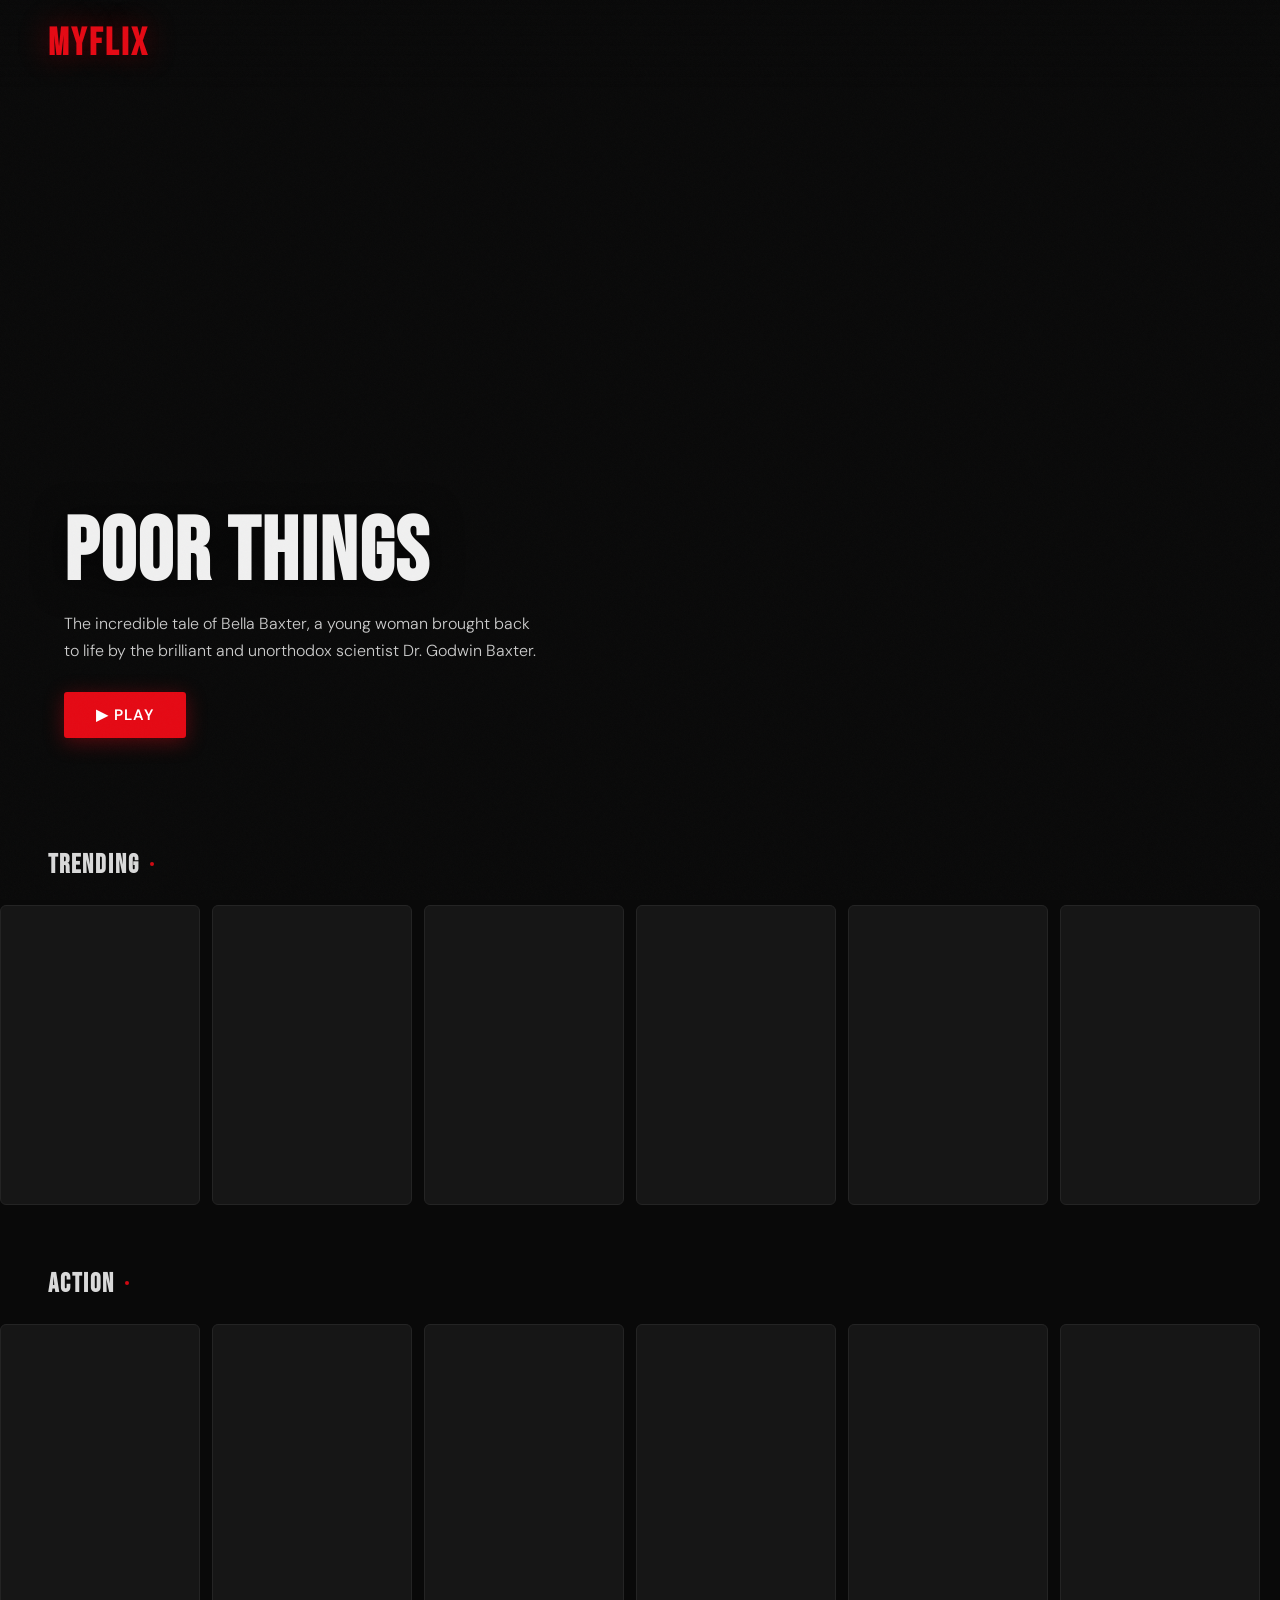
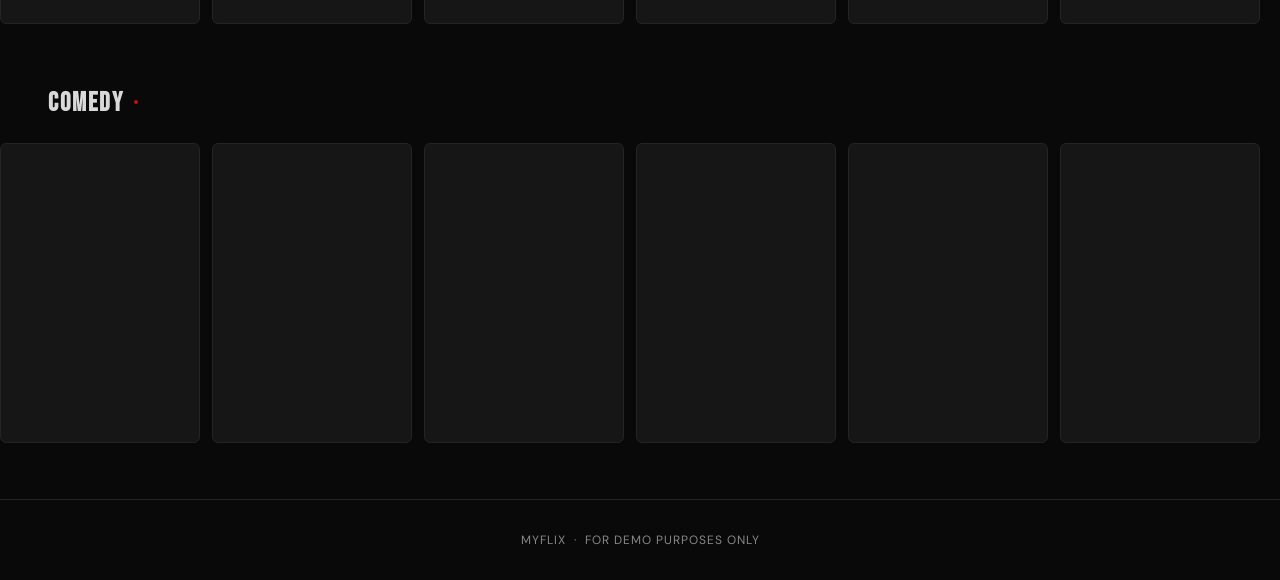
==== index.html @ 75ec2057 "Add files via upload" ====
<!DOCTYPE html>
<html>
<head>
  <title>MyFlix</title>
  <link rel="stylesheet" href="style.css">
</head>
<body>
<!-- 🔴 HEADER -->
<div class="header">
  <h1>MyFlix</h1>
</div>
<!-- 🎬 BANNER -->
<div id="banner" class="banner">
  <div class="banner-content">
    <h1 id="title"></h1>
    <p id="desc"></p>
    <button onclick="playBanner()">▶ Play</button>
  </div>
</div>
<!-- 🎥 PLAYER -->
<iframe id="player"></iframe>
<!-- 🎞️ ROWS -->
<h2>Trending</h2>
<div id="trending" class="row"></div>
<h2>Action</h2>
<div id="action" class="row"></div>
<h2>Comedy</h2>
<div id="comedy" class="row"></div>
<script src="script.js"></script>
</body>
</html>
---- style.css ----
@import url('https://fonts.googleapis.com/css2?family=Bebas+Neue&family=DM+Sans:ital,wght@0,300;0,400;0,600;1,300&display=swap');

:root {
  --bg: #090909;
  --surface: #111111;
  --card: #161616;
  --border: #242424;
  --accent: #e50914;
  --accent-glow: rgba(229, 9, 20, 0.35);
  --text: #f0f0f0;
  --muted: #888;
  --card-w: 200px;
  --card-h: 300px;
}

*, *::before, *::after { box-sizing: border-box; margin: 0; padding: 0; }

html { scroll-behavior: smooth; }

body {
  background: var(--bg);
  color: var(--text);
  font-family: 'DM Sans', sans-serif;
  overflow-x: hidden;
  cursor: default;
}

/* ── SCROLLBAR ── */
::-webkit-scrollbar { width: 5px; height: 5px; }
::-webkit-scrollbar-track { background: transparent; }
::-webkit-scrollbar-thumb { background: #333; border-radius: 3px; }

/* ── HEADER ── */
.header {
  position: fixed;
  top: 0; left: 0; right: 0;
  z-index: 100;
  display: flex;
  align-items: center;
  padding: 20px 48px;
  background: linear-gradient(to bottom, rgba(9,9,9,0.95) 0%, transparent 100%);
  backdrop-filter: blur(0px);
  transition: background 0.3s, backdrop-filter 0.3s;
}

.header.scrolled {
  background: rgba(9,9,9,0.92);
  backdrop-filter: blur(12px);
  border-bottom: 1px solid var(--border);
}

.header h1 {
  font-family: 'Bebas Neue', sans-serif;
  font-size: 2.4rem;
  letter-spacing: 3px;
  color: var(--accent);
  text-shadow: 0 0 30px var(--accent-glow);
  user-select: none;
}

/* ── BANNER ── */
.banner {
  position: relative;
  width: 100%;
  height: 90vh;
  min-height: 520px;
  background-size: cover;
  background-position: center 20%;
  display: flex;
  align-items: flex-end;
  overflow: hidden;
  transition: background-image 0.6s ease;
}

.banner::before {
  content: '';
  position: absolute;
  inset: 0;
  background: linear-gradient(
    135deg,
    rgba(9,9,9,0.85) 0%,
    rgba(9,9,9,0.5) 40%,
    transparent 70%
  ),
  linear-gradient(
    to top,
    var(--bg) 0%,
    rgba(9,9,9,0.6) 25%,
    transparent 60%
  );
}

.banner-content {
  position: relative;
  z-index: 2;
  padding: 0 64px 72px;
  max-width: 600px;
  animation: slideUp 0.8s cubic-bezier(0.22, 1, 0.36, 1) both;
}

@keyframes slideUp {
  from { opacity: 0; transform: translateY(32px); }
  to   { opacity: 1; transform: translateY(0); }
}

.banner-content h1 {
  font-family: 'Bebas Neue', sans-serif;
  font-size: clamp(3rem, 7vw, 5.5rem);
  letter-spacing: 2px;
  line-height: 0.95;
  margin-bottom: 16px;
  text-shadow: 0 4px 32px rgba(0,0,0,0.8);
}

.banner-content p {
  font-size: 1rem;
  font-weight: 300;
  line-height: 1.65;
  color: rgba(240,240,240,0.85);
  margin-bottom: 28px;
  display: -webkit-box;
  -webkit-line-clamp: 3;
  -webkit-box-orient: vertical;
  overflow: hidden;
}

.banner-content button {
  display: inline-flex;
  align-items: center;
  gap: 8px;
  background: var(--accent);
  color: #fff;
  border: none;
  padding: 13px 32px;
  font-family: 'DM Sans', sans-serif;
  font-size: 0.95rem;
  font-weight: 600;
  letter-spacing: 1px;
  cursor: pointer;
  border-radius: 3px;
  transition: background 0.2s, transform 0.15s, box-shadow 0.2s;
  box-shadow: 0 4px 20px var(--accent-glow);
  text-transform: uppercase;
}

.banner-content button:hover {
  background: #ff1a26;
  transform: translateY(-2px);
  box-shadow: 0 8px 30px var(--accent-glow);
}

.banner-content button:active { transform: translateY(0); }

/* ── PLAYER ── */
#player {
  display: none;
  position: fixed;
  inset: 0;
  width: 100%;
  height: 100%;
  border: none;
  z-index: 200;
  background: #000;
  animation: fadeIn 0.3s ease;
}

#player.active { display: block; }

#close-player {
  display: none;
  position: fixed;
  top: 20px; right: 24px;
  z-index: 201;
  background: rgba(9,9,9,0.85);
  border: 1px solid var(--border);
  color: var(--text);
  font-size: 1.5rem;
  width: 42px; height: 42px;
  border-radius: 50%;
  cursor: pointer;
  align-items: center;
  justify-content: center;
  transition: background 0.2s, border-color 0.2s;
  backdrop-filter: blur(8px);
}

#close-player.active { display: flex; }
#close-player:hover { background: var(--accent); border-color: var(--accent); }

@keyframes fadeIn {
  from { opacity: 0; }
  to   { opacity: 1; }
}

/* ── SECTION LABELS ── */
main > h2, body > h2 {
  font-family: 'Bebas Neue', sans-serif;
  font-size: 1.6rem;
  letter-spacing: 2px;
  padding: 0 48px;
  margin: 40px 0 16px;
  color: var(--text);
  opacity: 0.9;
  position: relative;
}

main > h2::after, body > h2::after {
  content: '';
  display: inline-block;
  width: 4px; height: 4px;
  background: var(--accent);
  border-radius: 50%;
  margin-left: 10px;
  vertical-align: middle;
}

/* ── ROW ── */
.row {
  display: flex;
  gap: 12px;
  padding: 8px 48px 24px;
  overflow-x: auto;
  scroll-snap-type: x mandatory;
  scrollbar-width: none;
  -ms-overflow-style: none;
}

.row::-webkit-scrollbar { display: none; }

/* ── CARD ── */
.card {
  flex: 0 0 var(--card-w);
  height: var(--card-h);
  border-radius: 6px;
  overflow: hidden;
  position: relative;
  cursor: pointer;
  scroll-snap-align: start;
  transition: transform 0.3s cubic-bezier(0.22, 1, 0.36, 1),
              box-shadow 0.3s;
  background: var(--card);
  border: 1px solid var(--border);
  animation: cardIn 0.5s cubic-bezier(0.22, 1, 0.36, 1) both;
}

@keyframes cardIn {
  from { opacity: 0; transform: translateY(16px) scale(0.97); }
  to   { opacity: 1; transform: translateY(0) scale(1); }
}

.card img {
  width: 100%;
  height: 100%;
  object-fit: cover;
  display: block;
  transition: transform 0.4s ease, filter 0.4s ease;
  filter: brightness(0.88);
}

.card:hover {
  transform: scale(1.07) translateY(-4px);
  z-index: 10;
  box-shadow: 0 20px 50px rgba(0,0,0,0.7), 0 0 0 1px var(--accent);
}

.card:hover img {
  transform: scale(1.06);
  filter: brightness(0.6);
}

.card-info {
  position: absolute;
  inset: 0;
  display: flex;
  flex-direction: column;
  justify-content: flex-end;
  padding: 16px 14px 14px;
  background: linear-gradient(to top, rgba(0,0,0,0.95) 0%, transparent 55%);
  opacity: 0;
  transform: translateY(6px);
  transition: opacity 0.3s ease, transform 0.3s ease;
}

.card:hover .card-info {
  opacity: 1;
  transform: translateY(0);
}

.card-info h3 {
  font-family: 'Bebas Neue', sans-serif;
  font-size: 1.05rem;
  letter-spacing: 1px;
  margin-bottom: 4px;
  line-height: 1.2;
}

.card-info span {
  font-size: 0.72rem;
  color: var(--muted);
  font-weight: 300;
  letter-spacing: 0.5px;
  display: block;
  margin-bottom: 10px;
}

.card-play {
  width: 34px; height: 34px;
  background: var(--accent);
  border-radius: 50%;
  display: flex;
  align-items: center;
  justify-content: center;
  font-size: 0.75rem;
  color: #fff;
  box-shadow: 0 0 14px var(--accent-glow);
  transition: transform 0.2s;
  align-self: flex-start;
}

.card-play:hover { transform: scale(1.15); }

/* ── FOOTER ── */
footer {
  text-align: center;
  padding: 32px;
  color: var(--muted);
  font-size: 0.75rem;
  letter-spacing: 1px;
  border-top: 1px solid var(--border);
  margin-top: 32px;
}

/* ── GRAIN OVERLAY ── */
body::after {
  content: '';
  position: fixed;
  inset: 0;
  pointer-events: none;
  z-index: 9999;
  opacity: 0.025;
  background-image: url("data:image/svg+xml,%3Csvg viewBox='0 0 256 256' xmlns='http://www.w3.org/2000/svg'%3E%3Cfilter id='noise'%3E%3CfeTurbulence type='fractalNoise' baseFrequency='0.9' numOctaves='4' stitchTiles='stitch'/%3E%3C/filter%3E%3Crect width='100%25' height='100%25' filter='url(%23noise)'/%3E%3C/svg%3E");
  background-repeat: repeat;
  background-size: 128px;
}

/* ── RESPONSIVE ── */
@media (max-width: 768px) {
  .header { padding: 16px 20px; }
  .header h1 { font-size: 1.8rem; }
  .banner-content { padding: 0 24px 56px; }
  main > h2, body > h2 { padding: 0 20px; font-size: 1.3rem; }
  .row { padding: 8px 20px 20px; }
  :root { --card-w: 140px; --card-h: 210px; }
}
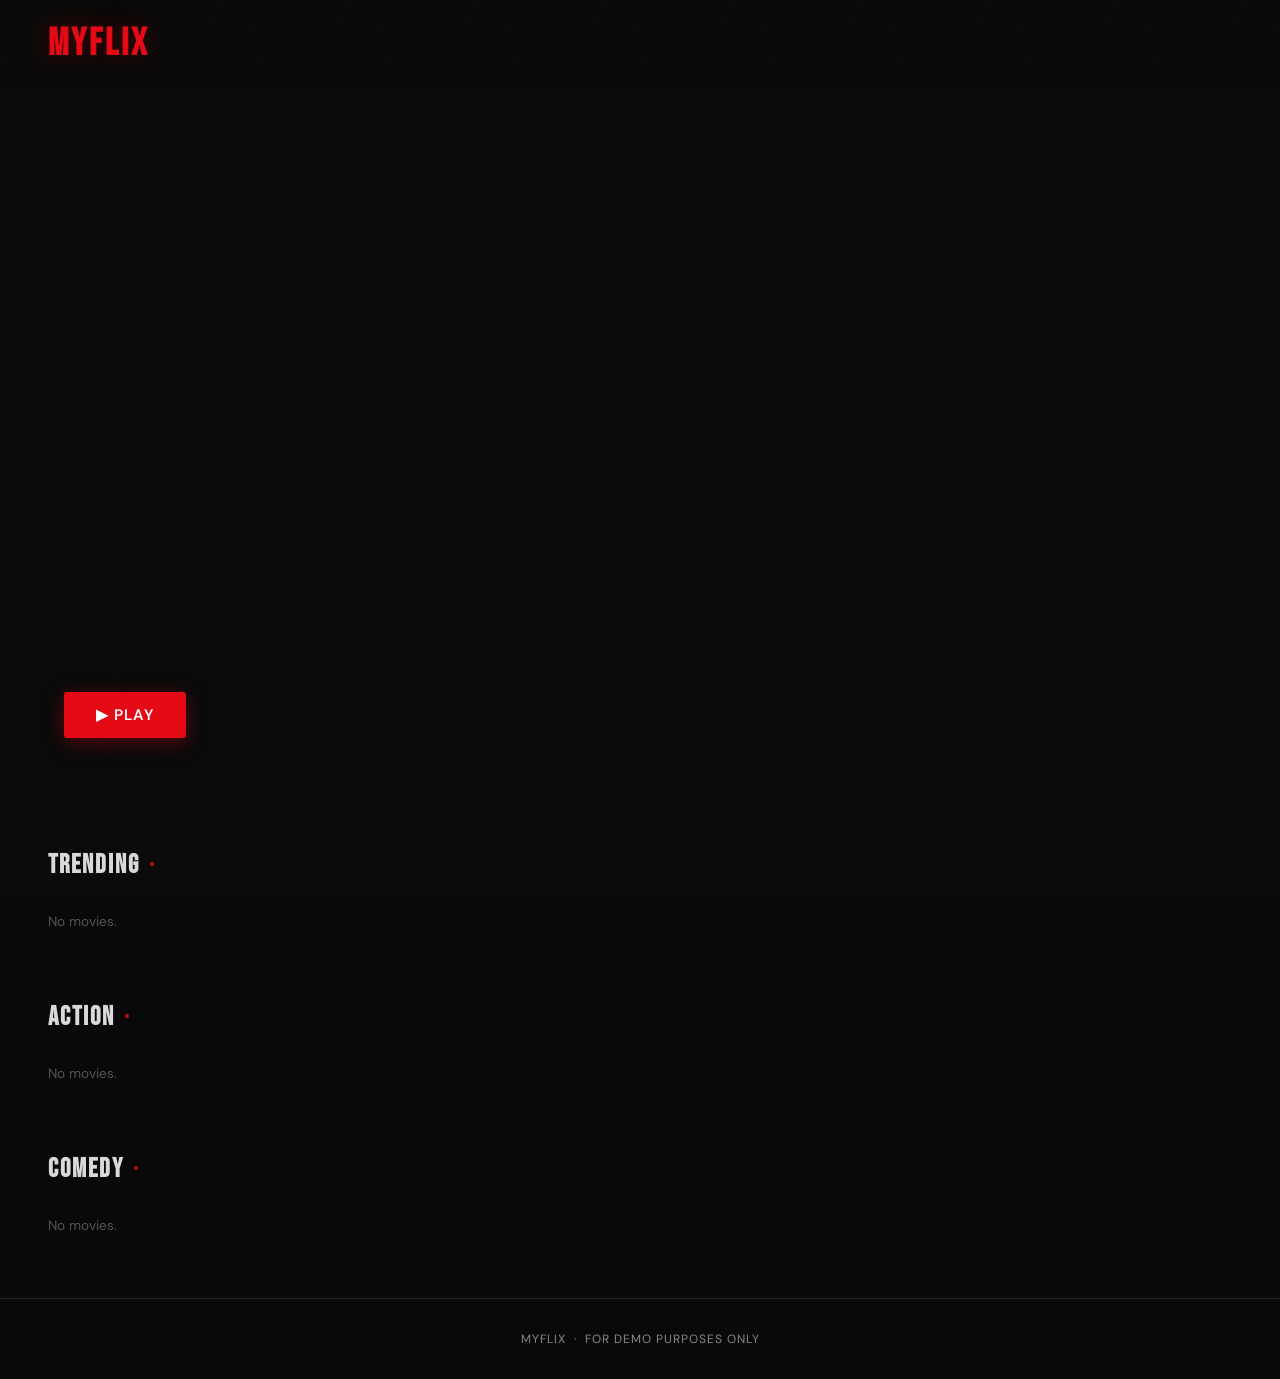
==== commit b4614a01: "Update index.html" ====
--- a/index.html
+++ b/index.html
@@ -1,6 +1,8 @@
 <!DOCTYPE html>
-<html>
+<html lang="en">
 <head>
+  <meta charset="UTF-8">
+  <meta name="viewport" content="width=device-width, initial-scale=1.0">
   <title>MyFlix</title>
   <link rel="stylesheet" href="style.css">
 </head>
@@ -14,7 +16,7 @@
   <div class="banner-content">
     <h1 id="title"></h1>
     <p id="desc"></p>
-    <button onclick="playBanner()">▶ Play</button>
+    <button onclick="playBanner()">&#9654; Play</button>
   </div>
 </div>
 <!-- 🎥 PLAYER -->
@@ -26,6 +28,9 @@
 <div id="action" class="row"></div>
 <h2>Comedy</h2>
 <div id="comedy" class="row"></div>
+
+<!-- data.js MUST load before script.js -->
+<script src="data.js"></script>
 <script src="script.js"></script>
 </body>
-</html>+</html>
